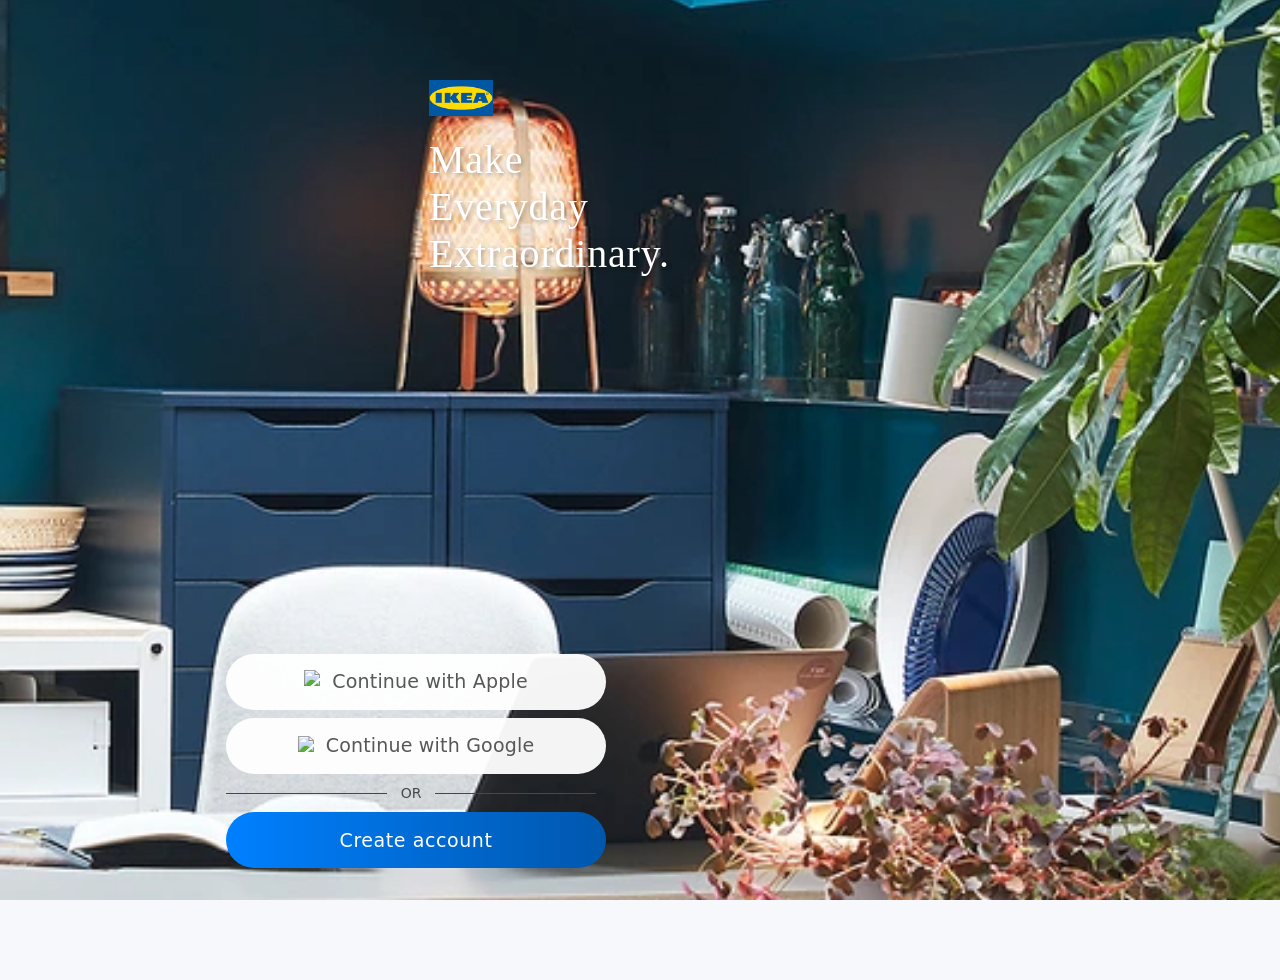
==== auth.html @ 016f01f8 "UI Updates" ====
<!doctype html>
<html lang="en">
  <head>
    <meta charset="utf-8" />
    <meta name="viewport" content="width=device-width,initial-scale=1" />
    <title>IKEA — Welcome</title>
    <link rel="stylesheet" href="auth.css" />
    <meta name="description" content="Welcome to IKEA — sign up or log in" />
  </head>

  <body>
    <div class="auth-shell">
      <header class="auth-splash">
        <img
          class="auth-logo"
          src="Assets/Images/Ikea Logo Full.jpg"
          alt="IKEA logo"
        />
        <h1>Make<br />Everyday<br />Extraordinary.</h1>
        <div class="splash-actions">
          <button id="continueWithApple" class="btn secondary">
            <img
              src="Assets/Icons/apple.svg"
              class="btn-icon"
              alt="Apple logo"
              aria-hidden="true"
            />
            <span class="btn-text">Continue with Apple</span>
          </button>
          <button id="continueWithGoogle" class="btn secondary">
            <img
              src="Assets/Icons/google.svg"
              class="btn-icon"
              alt="Google logo"
              aria-hidden="true"
            />
            <span class="btn-text">Continue with Google</span>
          </button>
          <p class="btn-divider">OR</p>
          <button id="createAccount" class="btn primary">Create account</button>
          <!-- <button id="signIn" class="btn ghost">Sign in</button> -->
        </div>
      </header>
      <main id="authForms" class="auth-forms hidden" aria-hidden="true">
        <div
          class="forms-container"
          role="dialog"
          aria-modal="true"
          aria-label="Sign up or log in"
        >
          <!-- <span class="form-title">Create an IKEA account</span> 
                <button id="closeForms" class="btn-close"> -->
          <div class="form-header">
            <span class="form-title"> Create an IKEA account </span>
            <button id="closeForms" class="btn-close">
              <!-- <img src="Assets/Icons/chevron down.svg" alt=""> -->
            </button>
          </div>
          <!-- <img src="Assets/Icons/chevron down.svg" alt="toggle password visibility" />  -->
          <form id="signupForm" class="form active" autocomplete="on">
            <div class="form-group">
              <label class="form-label" for="su-fname">
                First Name
                <span class="required">*</span>
              </label>
              <input type="text" id="su-fname" placeholder="" required />
            </div>
            <div class="form-group">
              <label class="form-label" for="su-lname">
                Last Name
                <span class="required">*</span>
              </label>
              <input type="text" id="su-lname" placeholder="" required />
            </div>
            <div class="form-group">
              <label class="form-label" for="su-phone"> Mobile Number </label>
              <div class="phone-row">
                <select id="su-country" class="country-code">
                  <option value="PH" selected>PH (+63)</option>
                  <option value="US">US (+1)</option>
                  <option value="GB">GB (+44)</option>
                  <option value="AU">AU (+61)</option>
                  <option value="CA">CA (+1)</option>
                </select>
                <input
                  type="tel"
                  id="su-phone"
                  class="phone-input"
                  inputmode="numeric"
                  pattern="[0-9]*"
                />
              </div>
            </div>
            <div class="form-group">
              <label class="form-label" for="su-email"
                >Email Address
                <span class="required">*</span>
              </label>
              <input type="email" id="su-email" placeholder="" required />
            </div>
            <div class="form-group">
              <label class="form-label" for="su-pass"
                >Password
                <span class="required">*</span>
              </label>
              <div class="password-field">
                <input type="password" id="su-pass" placeholder="" required />
                <button
                  type="button"
                  class="password-toggle"
                  aria-pressed="false"
                  aria-label="Show password"
                >
                  <img
                    src="Assets/Icons/password eye closed.svg"
                    alt="toggle password visibility"
                  />
                </button>
              </div>
            </div>
            <div class="agreement">
              <input
                type="checkbox"
                id="agreeTerms"
                class="agreement-checkbox"
                required
              />

              <label for="agreeTerms" class="agreement-text">
                By signing up, you agree to our
                <a href="#">Terms and Privacy Policy</a>, a commitment that
                safeguards your shopping experience.
              </label>
            </div>

            <button id="submitCreateAccount" type="submit" class="btn primary">
              Create account
            </button>
          </form>
          <form id="loginForm" class="form" autocomplete="on">
            <div class="form-group">
              <label class="form-label" for="li-email">Email address</label>
              <input type="email" id="li-email" placeholder="" required />
            </div>
            <div class="form-group">
              <label class="form-label" for="li-pass">Password</label>
              <div class="password-field">
                <input type="password" id="li-pass" placeholder="" required />
                <button
                  type="button"
                  class="password-toggle"
                  aria-pressed="false"
                  aria-label="Show password"
                >
                  <img
                    src="Assets/Icons/password eye closed.svg"
                    alt="toggle password visibility"
                  />
                </button>
              </div>
            </div>
            <button type="submit" class="btn primary">Sign in</button>
          </form>
        </div>
      </main>
    </div>
    <script src="auth.js"></script>
  </body>
</html>
---- auth.css ----
:root {
  --bg: #f7f8fb;
  --primary: #0066bd;
  --primary-start: #0080ff;
  /* left/top gradient color — customize */
  --primary-end: #0057ad;
  /* right/bottom gradient color — customize */
  --text: #484848;
  --muted: #6b7280;
}

/* Reset and base */
* {
  box-sizing: border-box;
}

html {
  -webkit-text-size-adjust: 100%;
}

html,
body {
  height: 100%;
  overflow: hidden;
}

body {
  margin: 0;
  /* Primary display font: Elephant with fallbacks */
  font-family:
    "Elephant",
    "Segoe UI",
    system-ui,
    -apple-system,
    Roboto,
    "Helvetica Neue",
    Arial,
    sans-serif;
  /* Full-width splash background image (no crop) */
  background: var(--bg) no-repeat center top;
  background-image: url("Assets/Images/IKEA splash background.png");
  /* Make the image span the full width without cropping; maintain aspect ratio */
  background-size: 300% auto;
  background-position: 66% 40%;
  color: var(--text);
  min-height: 100vh;
  display: flex;
  align-items: center;
  justify-content: center;
  padding: 24px;
}

.auth-splash {
  text-align: center;
  padding: 28px 12px;
}

.auth-logo {
  height: 36px;
  display: block;
  /* margin: 0 auto 10px 0; */
  position: absolute;
  top: 80px;
  left: 25px;
}

@font-face {
  font-family: "Elephant";
  src: url("Assets/Fonts/ELEPHNT.TTF") format("truetype");
}

.auth-splash h1 {
  font-family: "Elephant", serif;
  margin: 6px 0 8px;
  font-size: 40px;
  color: #ffffff;
  letter-spacing: 0.02em;
  text-shadow: 2px 2px 4px rgba(0, 0, 0, 0.3);
  text-align: left;
  font-weight: 500;
  position: absolute;
  top: 130px;
  left: 25px;
}

.btn-divider {
  display: flex;
  align-items: center;
  justify-content: center;
  gap: 14px;
  width: 370px;
  max-width: 100%;
  margin: 1px 0 0;
  color: #484848;
  font:
    100 14px/1.5 "Segoe UI",
    system-ui,
    -apple-system,
    Roboto,
    "Helvetica Neue",
    Arial,
    sans-serif;
  font-weight: 500;
}

.btn-divider::before,
.btn-divider::after {
  content: "";
  flex: 1;
  height: 0.5px;
  background: #484848;
}

.splash-actions {
  position: absolute;
  left: 50%;
  bottom: 32px;
  transform: translateX(-50%);

  display: flex;
  flex-direction: column;
  gap: 8px;
}

/* Buttons */
.btn {
  border-radius: 999px;
  padding: 12px 18px;
  border: none;
  cursor: pointer;
  font-family:
    "Segoe UI",
    "Segoe UI Variable",
    "Segoe UI Historic",
    system-ui,
    -apple-system,
    Roboto,
    "Helvetica Neue",
    Arial,
    sans-serif;
}

.btn.secondary {
  background-color: rgba(255, 255, 255, 0.95);
  color: #575757;
  padding: 12px 44px;
  width: 380px;
  height: 56px;
  font-weight: 500;
  font-size: 19px;
  display: inline-flex;
  align-items: center;
  justify-content: center;
  gap: 8px;
  position: relative;
  letter-spacing: 0.01em;
}

.btn.primary {
  background: linear-gradient(90deg, var(--primary-start), var(--primary-end));
  color: #fff;
  padding: 12px 44px;
  width: 380px;
  height: 56px;
  font-size: 19px;
  font-weight: 500;
  letter-spacing: 0.03em;
  display: inline-flex;
  align-items: center;
  justify-content: center;
}

#submitCreateAccount {
  width: 90%;
  padding: 14px;
  font-size: 18px;
  font-weight: 500;
  letter-spacing: 0.02em;
  display: block;
  margin: 0 auto;
}

.btn-icon {
  width: 20px;
  aspect-ratio: 1 / 1;
  object-fit: contain;
  display: inline-block;
}

#continueWithApple .btn-icon {
  position: relative;
  top: -2px;
}

.btn-text {
  display: inline-block;
  position: relative;
  top: -1px;
  line-height: 1;
}

/* Forms area */
.auth-forms {
  position: fixed;
  inset: 0;
  display: grid;
  place-items: center;
  background: rgba(15, 23, 42, 0.55);
  padding: 24px;
  z-index: 20;
  pointer-events: none;
}

.required {
  color: #ea6262;
  font-weight: 600;
  margin-left: 2px;
}

/* .hidden {
    display: none;
} */

.auth-forms {
  position: fixed;
  inset: 0;
  background: rgba(0, 0, 0, 0.15);
  z-index: 1000;

  opacity: 0;
  visibility: hidden;
  transition: 0.3s;
}

.auth-forms.open {
  opacity: 1;
  visibility: visible;
  pointer-events: auto;
}

.forms-container {
  width: 100%;
  background: white;

  border-radius: 28px 28px 0 0;

  position: absolute;
  bottom: 0;
  left: 0;

  padding: 24px;
  padding-top: 12px;
  max-height: 85vh;

  overflow-y: auto;

  transform: translateY(100%);
  transition: transform 0.35s ease;

  box-shadow: 0 -8px 30px rgba(0, 0, 0, 0.12);
}

.auth-forms.open .forms-container {
  transform: translateY(0);
}

.form-header {
  display: flex;
  justify-content: space-between;
  align-items: center;
  margin-bottom: 10px;
}

.form-tabs {
  display: flex;
  gap: 8px;
  margin-bottom: 14px;
}

.form-tabs .tab {
  flex: 1;
  padding: 10px;
  border-radius: 10px;
  background: #f3f4f6;
  border: 1px solid transparent;
  cursor: pointer;
}

.form-tabs .tab.active {
  background: white;
  border-color: #e6eef8;
  color: var(--primary);
  font-weight: 700;
}

.form {
  display: none;
  flex-direction: column;
  gap: 10px;
}

.form.active {
  display: flex;
}

.form-group {
  display: flex;
  flex-direction: column;
  gap: 6px;
  margin-bottom: 8px;
}

.form input {
  padding: 12px;
  border-radius: 4px;
  border: 0.5px solid #929292;
  font-size: 15px;
}

.form-title {
  font-size: 22px;
  font-weight: 700;
  font-family:
    "Segoe UI",
    "Segoe UI Historic",
    "Segoe UI Variable",
    system-ui,
    -apple-system,
    Roboto,
    "Helvetica Neue",
    Arial,
    sans-serif;
}

/* .btn-close {
    padding: 4px;
    border: none;
    background: transparent;
}

.btn-close img {
    width: 28px;
    height: 28px;
} */

.btn-close {
  width: 40px;
  height: 40px;
  border: none;
  background: transparent;
  cursor: pointer;

  background-image: url("data:image/svg+xml,%3Csvg viewBox='0 0 24 14' xmlns='http://www.w3.org/2000/svg'%3E%3Cpath d='M2 2l10 10L22 2' stroke='%23484848' stroke-width='1.8' stroke-linecap='round' stroke-linejoin='round' fill='none'/%3E%3C/svg%3E");

  background-repeat: no-repeat;
  background-position: center;
  background-size: 20px;
}

/* Password field: keep input padded and position the toggle button inside the input area */
.password-field {
  position: relative;
  border: 0.5px solid #929292;
  border-radius: 4px;
  overflow: hidden;
}

.password-field input {
  width: 100%;
  padding-right: 48px;
  /* space for toggle */
  border: none;
  border-radius: 0;
  box-shadow: none;
}

.password-toggle {
  position: absolute;
  right: 8px;
  top: 50%;
  transform: translateY(-50%);
  border: none;
  background: transparent;
  padding: 6px;
  display: inline-flex;
  align-items: center;
  justify-content: center;
  cursor: pointer;
}

.password-toggle img {
  width: 20px;
  height: 20px;
  display: block;
  filter: invert(61%) sepia(0%) saturate(0%) brightness(90%);
}

.forms-container h2 {
  margin: 0 0 16px;
  font-size: 22px;
  font-weight: 700;
  font-family:
    "Segoe UI",
    "Segoe UI Historic",
    "Segoe UI Variable",
    system-ui,
    -apple-system,
    Roboto,
    "Helvetica Neue",
    Arial,
    sans-serif;
}

.form-label {
  font-family:
    "Segoe UI",
    "Segoe UI Historic",
    "Segoe UI Variable",
    system-ui,
    -apple-system,
    Roboto,
    "Helvetica Neue",
    Arial,
    sans-serif;
  font-size: 16px;
  font-weight: 400;
  color: #929292;
  display: block;
}

.phone-row {
  display: flex;
  gap: 0;
  border: 1px solid #929292;
  border-radius: 4px;
  overflow: hidden;
  background: #fff;
  align-items: center;
}

.country-code,
.phone-input {
  border: none !important;
  border-radius: 0;
  background: transparent;
  font-size: 14px;
  color: #484848;
  /* adjust this to change the font color */
  padding: 14px 12px;
  height: 48px;
}

.country-code {
  width: 130px;
  min-width: 110px;
  appearance: none;
  -webkit-appearance: none;
  -moz-appearance: none;
  background-image: url("data:image/svg+xml,%3Csvg viewBox='0 0 14 8' xmlns='http://www.w3.org/2000/svg'%3E%3Cpath d='M1 1l6 6 6-6' stroke='%23374851' stroke-width='2' fill='none'/%3E%3C/svg%3E");
  background-repeat: no-repeat;
  /* larger, thicker chevron */
  background-image: url("data:image/svg+xml,%3Csvg viewBox='0 0 14 8' xmlns='http://www.w3.org/2000/svg'%3E%3Cpath d='M1 1l6 6 6-6' stroke='%23374851' stroke-width='1' stroke-linecap='round' stroke-linejoin='round' fill='none'/%3E%3C/svg%3E");
  background-repeat: no-repeat;
  padding-right: 40px;
  background-position: right 22px center;
  background-size: 14px 9px;
}

.phone-input {
  flex: 1;
}

.country-code:focus,
.phone-input:focus {
  outline: none;
  box-shadow: inset 0 0 0 1px #0066bd;
}

.agreement {
  display: flex;
  align-items: flex-start;
  gap: 12px;
  margin: 2px 0 8px;
}

.agreement-checkbox {
  width: 22px;
  height: 22px;
  margin: 0;
  flex-shrink: 0;
  cursor: pointer;
}

.agreement-text {
  font-family: "Segoe UI", sans-serif;
  font-size: 13px;
  line-height: 1.4;
  color: #666;
}

.agreement-text a {
  color: #0066bd;
  text-decoration: none;
}

.agreement-text a:hover {
  text-decoration: underline;
}

#submitCreateAccount:disabled {
  opacity: 0.5;
  cursor: not-allowed;
}

/* Responsive layout */
@media (min-width: 768px) {
  body {
    padding: 40px;
  }

  .auth-shell {
    display: grid;
    grid-template-columns: 1fr 420px;
    gap: 28px;
    align-items: center;
    padding: 40px;
  }

  .auth-splash {
    height: 100vh;
    position: relative;
  }

  .auth-forms {
    margin-top: 0;
    border-top: 0;
    padding: 0;
  }
}

body.page-exit {
  opacity: 0;
  transition: opacity 300ms ease;
}

body {
  opacity: 1;
  transition: opacity 300ms ease;
}
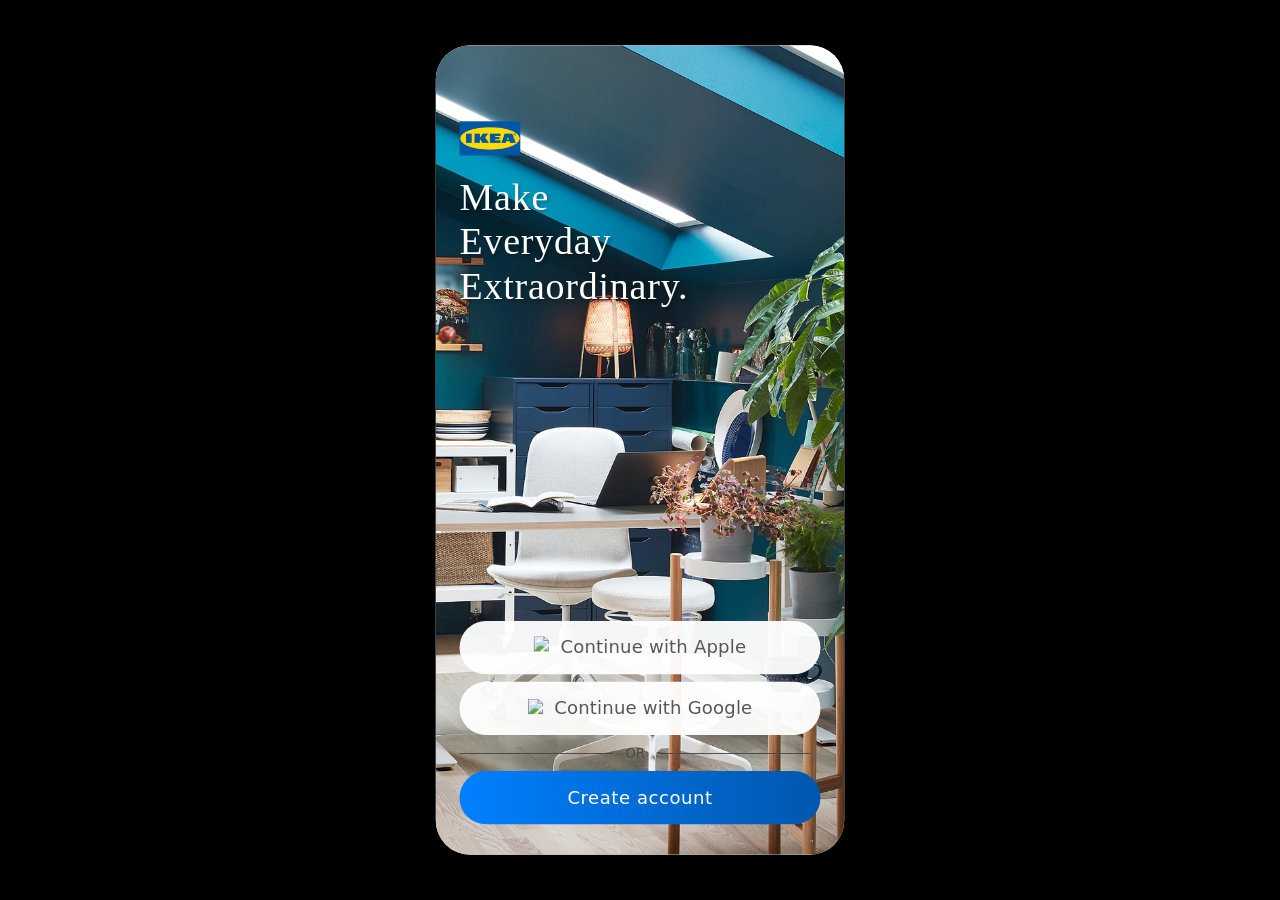
==== commit 197bbc58: "Major updates & enhancements" ====
--- a/auth.html
+++ b/auth.html
@@ -38,7 +38,6 @@
           </button>
           <p class="btn-divider">OR</p>
           <button id="createAccount" class="btn primary">Create account</button>
-          <!-- <button id="signIn" class="btn ghost">Sign in</button> -->
         </div>
       </header>
       <main id="authForms" class="auth-forms hidden" aria-hidden="true">
@@ -48,15 +47,10 @@
           aria-modal="true"
           aria-label="Sign up or log in"
         >
-          <!-- <span class="form-title">Create an IKEA account</span> 
-                <button id="closeForms" class="btn-close"> -->
           <div class="form-header">
             <span class="form-title"> Create an IKEA account </span>
-            <button id="closeForms" class="btn-close">
-              <!-- <img src="Assets/Icons/chevron down.svg" alt=""> -->
-            </button>
+            <button id="closeForms" class="btn-close"></button>
           </div>
-          <!-- <img src="Assets/Icons/chevron down.svg" alt="toggle password visibility" />  -->
           <form id="signupForm" class="form active" autocomplete="on">
             <div class="form-group">
               <label class="form-label" for="su-fname">
@@ -122,7 +116,7 @@
               <input
                 type="checkbox"
                 id="agreeTerms"
-                class="agreement-checkbox"
+                class="agreement-checkbox visually-hidden"
                 required
               />
 
--- a/auth.css
+++ b/auth.css
@@ -2,14 +2,11 @@
   --bg: #f7f8fb;
   --primary: #0066bd;
   --primary-start: #0080ff;
-  /* left/top gradient color — customize */
   --primary-end: #0057ad;
-  /* right/bottom gradient color — customize */
   --text: #484848;
   --muted: #6b7280;
 }
 
-/* Reset and base */
 * {
   box-sizing: border-box;
 }
@@ -21,12 +18,12 @@
 html,
 body {
   height: 100%;
-  overflow: hidden;
+  overflow-x: hidden;
+  overflow-y: auto;
 }
 
 body {
-  margin: 0;
-  /* Primary display font: Elephant with fallbacks */
+  background-color: #000;
   font-family:
     "Elephant",
     "Segoe UI",
@@ -36,18 +33,15 @@
     "Helvetica Neue",
     Arial,
     sans-serif;
-  /* Full-width splash background image (no crop) */
-  background: var(--bg) no-repeat center top;
-  background-image: url("Assets/Images/IKEA splash background.png");
-  /* Make the image span the full width without cropping; maintain aspect ratio */
-  background-size: 300% auto;
-  background-position: 66% 40%;
   color: var(--text);
+
+  margin: 0;
   min-height: 100vh;
   display: flex;
   align-items: center;
   justify-content: center;
   padding: 24px;
+  overflow-x: hidden;
 }
 
 .auth-splash {
@@ -58,7 +52,6 @@
 .auth-logo {
   height: 36px;
   display: block;
-  /* margin: 0 auto 10px 0; */
   position: absolute;
   top: 80px;
   left: 25px;
@@ -122,7 +115,6 @@
   gap: 8px;
 }
 
-/* Buttons */
 .btn {
   border-radius: 999px;
   padding: 12px 18px;
@@ -199,7 +191,6 @@
   line-height: 1;
 }
 
-/* Forms area */
 .auth-forms {
   position: fixed;
   inset: 0;
@@ -216,10 +207,6 @@
   font-weight: 600;
   margin-left: 2px;
 }
-
-/* .hidden {
-    display: none;
-} */
 
 .auth-forms {
   position: fixed;
@@ -332,17 +319,6 @@
     sans-serif;
 }
 
-/* .btn-close {
-    padding: 4px;
-    border: none;
-    background: transparent;
-}
-
-.btn-close img {
-    width: 28px;
-    height: 28px;
-} */
-
 .btn-close {
   width: 40px;
   height: 40px;
@@ -357,7 +333,6 @@
   background-size: 20px;
 }
 
-/* Password field: keep input padded and position the toggle button inside the input area */
 .password-field {
   position: relative;
   border: 0.5px solid #929292;
@@ -368,7 +343,6 @@
 .password-field input {
   width: 100%;
   padding-right: 48px;
-  /* space for toggle */
   border: none;
   border-radius: 0;
   box-shadow: none;
@@ -445,7 +419,6 @@
   background: transparent;
   font-size: 14px;
   color: #484848;
-  /* adjust this to change the font color */
   padding: 14px 12px;
   height: 48px;
 }
@@ -458,7 +431,6 @@
   -moz-appearance: none;
   background-image: url("data:image/svg+xml,%3Csvg viewBox='0 0 14 8' xmlns='http://www.w3.org/2000/svg'%3E%3Cpath d='M1 1l6 6 6-6' stroke='%23374851' stroke-width='2' fill='none'/%3E%3C/svg%3E");
   background-repeat: no-repeat;
-  /* larger, thicker chevron */
   background-image: url("data:image/svg+xml,%3Csvg viewBox='0 0 14 8' xmlns='http://www.w3.org/2000/svg'%3E%3Cpath d='M1 1l6 6 6-6' stroke='%23374851' stroke-width='1' stroke-linecap='round' stroke-linejoin='round' fill='none'/%3E%3C/svg%3E");
   background-repeat: no-repeat;
   padding-right: 40px;
@@ -491,6 +463,54 @@
   cursor: pointer;
 }
 
+.visually-hidden.agreement-checkbox {
+  position: absolute;
+  opacity: 0;
+  width: 22px;
+  height: 22px;
+  margin: 0;
+  cursor: pointer;
+}
+
+.agreement {
+  position: relative;
+}
+
+.agreement-text {
+  position: relative;
+  padding-left: 34px;
+  cursor: pointer;
+}
+
+.agreement-text::before {
+  content: "";
+  position: absolute;
+  left: 0;
+  top: 1px;
+  width: 22px;
+  height: 22px;
+  border: 1.5px solid #929292;
+  border-radius: 4px;
+  background-color: #fff;
+  background-repeat: no-repeat;
+  background-position: center;
+  background-size: 14px 14px;
+  transition:
+    background-color 0.15s,
+    border-color 0.15s;
+}
+
+.visually-hidden.agreement-checkbox:checked + .agreement-text::before {
+  background-color: var(--primary);
+  border-color: var(--primary);
+  background-image: url("Assets/Icons/check.svg");
+}
+
+.visually-hidden.agreement-checkbox:focus-visible + .agreement-text::before {
+  outline: 2px solid var(--primary);
+  outline-offset: 2px;
+}
+
 .agreement-text {
   font-family: "Segoe UI", sans-serif;
   font-size: 13px;
@@ -512,38 +532,47 @@
   cursor: not-allowed;
 }
 
-/* Responsive layout */
-@media (min-width: 768px) {
-  body {
-    padding: 40px;
+.auth-shell {
+  transform: scale(1);
+}
+
+@media (min-width: 900px) {
+  .auth-shell {
+    transform: scale(0.95);
   }
-
-  .auth-shell {
-    display: grid;
-    grid-template-columns: 1fr 420px;
-    gap: 28px;
-    align-items: center;
-    padding: 40px;
-  }
-
-  .auth-splash {
-    height: 100vh;
-    position: relative;
-  }
-
-  .auth-forms {
-    margin-top: 0;
-    border-top: 0;
-    padding: 0;
-  }
-}
-
-body.page-exit {
-  opacity: 0;
-  transition: opacity 300ms ease;
-}
-
-body {
-  opacity: 1;
-  transition: opacity 300ms ease;
-}
+}
+
+.auth-shell {
+  width: 430px;
+  height: calc(100vh - 48px);
+
+  background: var(--bg);
+
+  border-radius: 36px;
+  overflow: hidden;
+
+  position: relative;
+
+  box-shadow: 0 20px 60px rgba(0, 0, 0, 0.45);
+
+  display: flex;
+  flex-direction: column;
+}
+
+.auth-splash {
+  height: 100vh;
+  position: relative;
+}
+
+.auth-splash {
+  background-image: url("Assets/Images/IKEA splash background.png");
+  background-repeat: no-repeat;
+  background-size: cover;
+  background-position: 66% 40%;
+}
+
+.auth-forms {
+  margin-top: 0;
+  border-top: 0;
+  padding: 0;
+}
